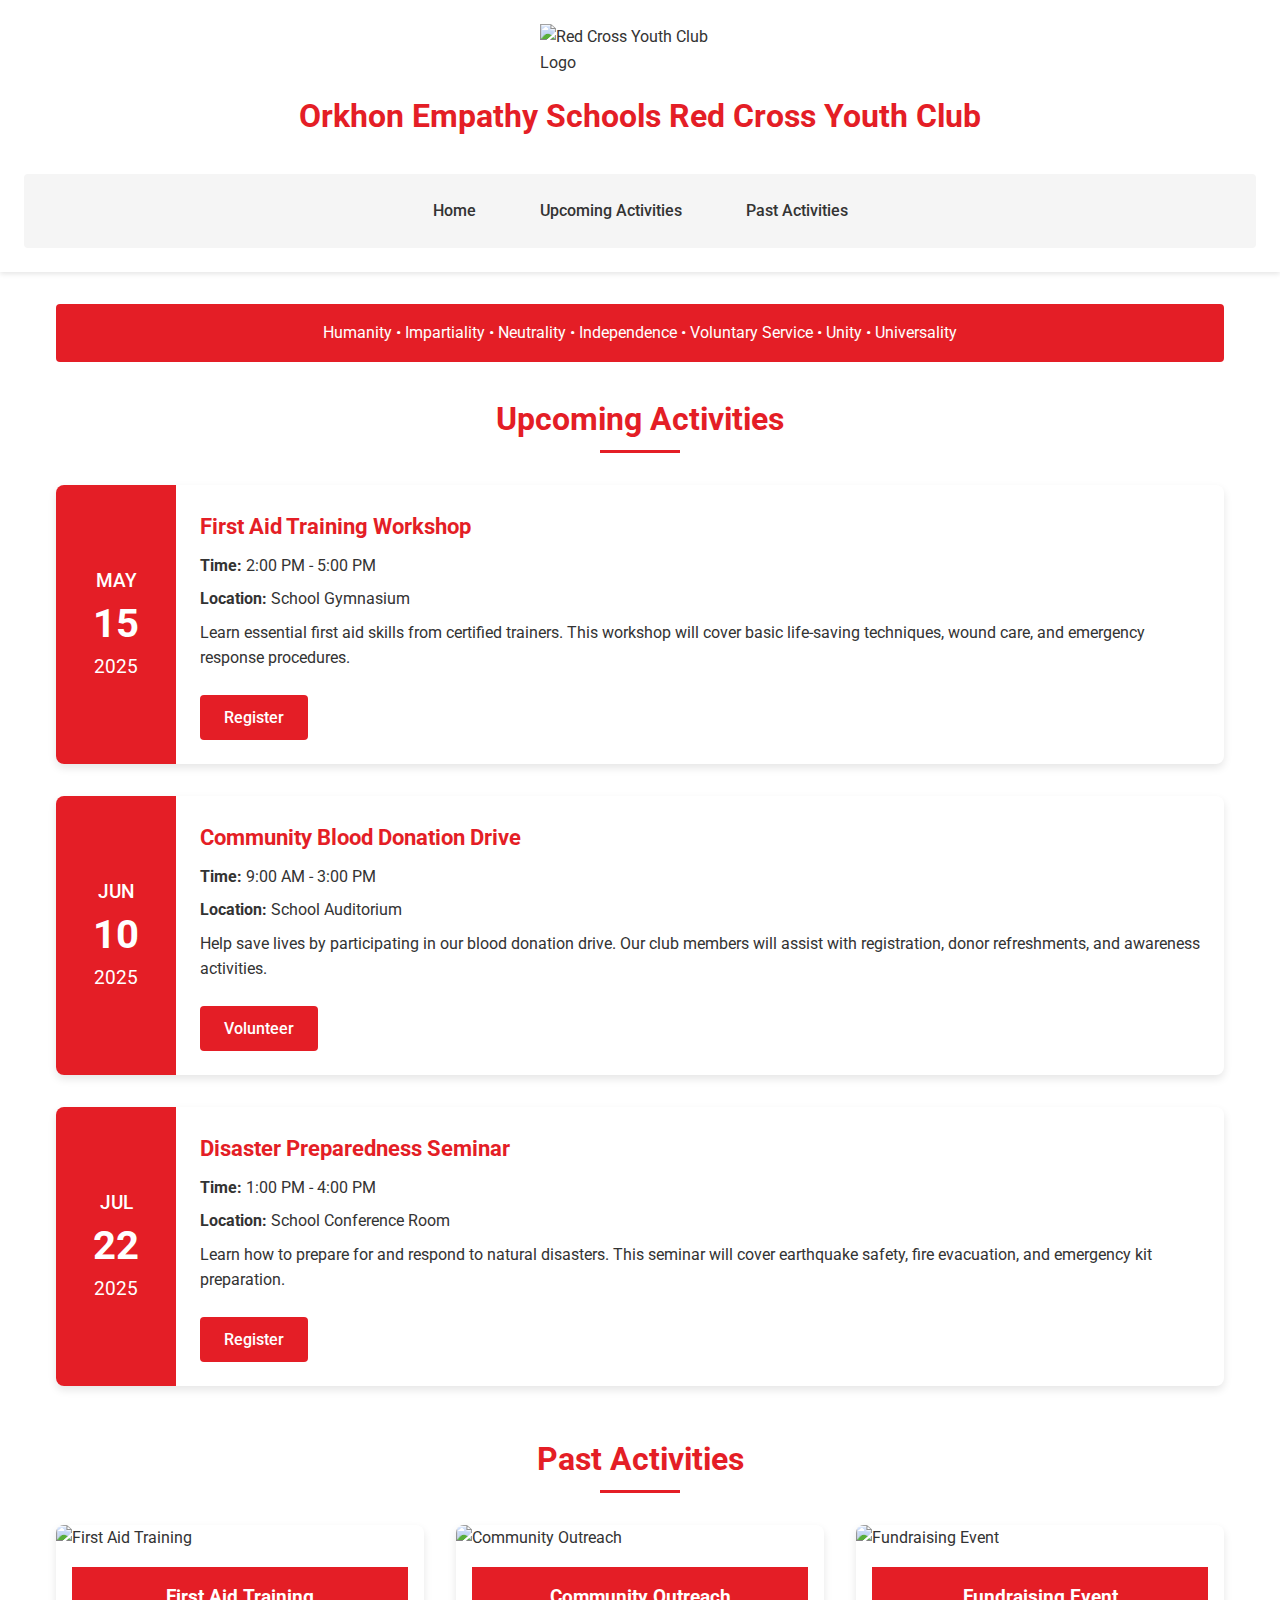
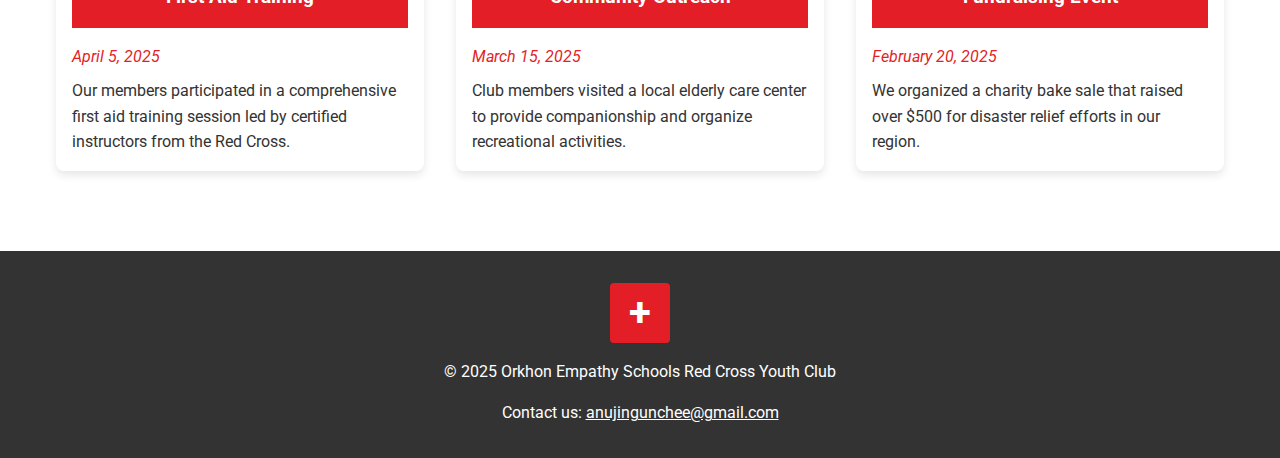
==== activities.html @ e9a500d6 "Add files via upload" ====
<!DOCTYPE html>
<html lang="en">
<head>
    <meta charset="UTF-8">
    <meta name="viewport" content="width=device-width, initial-scale=1.0">
    <title>Activities - Orkhon Empathy Schools Red Cross Youth Club</title>
    <link rel="stylesheet" href="styles.css">
    <link href="https://fonts.googleapis.com/css2?family=Roboto:wght@400;500;700&display=swap" rel="stylesheet">
</head>
<body>
    <header>
        <img src="C:\Users\Be the BEST\OneDrive\Pictures\logo2.png" id="logo" alt="Red Cross Youth Club Logo">
        <h1>Orkhon Empathy Schools Red Cross Youth Club</h1>
        <nav>
            <a href="web.html">Home</a>
            <a href="#upcoming">Upcoming Activities</a>
            <a href="#past">Past Activities</a>
        </nav>
    </header>
    <main>
        <div class="red-cross-banner">
            <p>Humanity • Impartiality • Neutrality • Independence • Voluntary Service • Unity • Universality</p>
        </div>

        <section id="upcoming">
            <h2>Upcoming Activities</h2>
            <div class="activities-list">
                <div class="activity-item">
                    <div class="activity-date">
                        <span class="month">May</span>
                        <span class="day">15</span>
                        <span class="year">2025</span>
                    </div>
                    <div class="activity-details">
                        <h3>First Aid Training Workshop</h3>
                        <p class="activity-time"><strong>Time:</strong> 2:00 PM - 5:00 PM</p>
                        <p class="activity-location"><strong>Location:</strong> School Gymnasium</p>
                        <p class="activity-description">Learn essential first aid skills from certified trainers. This workshop will cover basic life-saving techniques, wound care, and emergency response procedures.</p>
                        <a href="#" class="register-btn">Register</a>
                    </div>
                </div>

                <div class="activity-item">
                    <div class="activity-date">
                        <span class="month">Jun</span>
                        <span class="day">10</span>
                        <span class="year">2025</span>
                    </div>
                    <div class="activity-details">
                        <h3>Community Blood Donation Drive</h3>
                        <p class="activity-time"><strong>Time:</strong> 9:00 AM - 3:00 PM</p>
                        <p class="activity-location"><strong>Location:</strong> School Auditorium</p>
                        <p class="activity-description">Help save lives by participating in our blood donation drive. Our club members will assist with registration, donor refreshments, and awareness activities.</p>
                        <a href="#" class="register-btn">Volunteer</a>
                    </div>
                </div>

                <div class="activity-item">
                    <div class="activity-date">
                        <span class="month">Jul</span>
                        <span class="day">22</span>
                        <span class="year">2025</span>
                    </div>
                    <div class="activity-details">
                        <h3>Disaster Preparedness Seminar</h3>
                        <p class="activity-time"><strong>Time:</strong> 1:00 PM - 4:00 PM</p>
                        <p class="activity-location"><strong>Location:</strong> School Conference Room</p>
                        <p class="activity-description">Learn how to prepare for and respond to natural disasters. This seminar will cover earthquake safety, fire evacuation, and emergency kit preparation.</p>
                        <a href="#" class="register-btn">Register</a>
                    </div>
                </div>
            </div>
        </section>

        <section id="past">
            <h2>Past Activities</h2>
            <div class="activities-gallery">
                <div class="activity-card">
                    <img src="C:\Users\Be the BEST\OneDrive\Pictures\surgalt.jpg" alt="First Aid Training" class="activity-photo">
                    <div class="activity-content">
                        <h3>First Aid Training</h3>
                        <p class="activity-date-small">April 5, 2025</p>
                        <p>Our members participated in a comprehensive first aid training session led by certified instructors from the Red Cross.</p>
                    </div>
                </div>

                <div class="activity-card">
                    <img src="C:\Users\Be the BEST\OneDrive\Pictures\handiv.jpg" alt="Community Outreach" class="activity-photo">
                    <div class="activity-content">
                        <h3>Community Outreach</h3>
                        <p class="activity-date-small">March 15, 2025</p>
                        <p>Club members visited a local elderly care center to provide companionship and organize recreational activities.</p>
                    </div>
                </div>

                <div class="activity-card">
                    <img src="https://via.placeholder.com/400x200?text=Fundraising+Event" alt="Fundraising Event" class="activity-photo">
                    <div class="activity-content">
                        <h3>Fundraising Event</h3>
                        <p class="activity-date-small">February 20, 2025</p>
                        <p>We organized a charity bake sale that raised over $500 for disaster relief efforts in our region.</p>
                    </div>
                </div>
            </div>
        </section>
    </main>
    <footer>
        <div class="red-cross-emblem"></div>
        <p>&copy; 2025 Orkhon Empathy Schools Red Cross Youth Club</p>
        <div class="contact-info">
            <p>Contact us: <a href="mailto:anujingunchee@gmail.com">anujingunchee@gmail.com</a></p>
        </div>
    </footer>
</body>
</html>
---- styles.css ----
/* Global Styles */
:root {
    --primary-red: #e41e26;
    --secondary-red: #c41c23;
    --dark-gray: #333333;
    --light-gray: #f5f5f5;
    --medium-gray: #dddddd;
    --white: #ffffff;
}

/* Activities List Styles */
.activities-list {
    display: flex;
    flex-direction: column;
    gap: 2rem;
    margin-top: 2rem;
}

.activity-item {
    display: flex;
    background-color: var(--white);
    border-radius: 8px;
    overflow: hidden;
    box-shadow: 0 4px 8px rgba(0, 0, 0, 0.1);
}

.activity-date {
    display: flex;
    flex-direction: column;
    align-items: center;
    justify-content: center;
    background-color: var(--primary-red);
    color: var(--white);
    padding: 1.5rem;
    min-width: 120px;
    text-align: center;
}

.month {
    font-size: 1.2rem;
    font-weight: 500;
    text-transform: uppercase;
}

.day {
    font-size: 2.5rem;
    font-weight: 700;
    line-height: 1;
    margin: 0.5rem 0;
}

.year {
    font-size: 1.2rem;
}

.activity-details {
    padding: 1.5rem;
    flex-grow: 1;
}

.activity-details h3 {
    color: var(--primary-red);
    margin-bottom: 0.5rem;
    font-size: 1.4rem;
}

.activity-time, .activity-location {
    margin-bottom: 0.5rem;
    color: var(--dark-gray);
}

.activity-description {
    margin-bottom: 1.5rem;
}

.register-btn {
    display: inline-block;
    background-color: var(--primary-red);
    color: var(--white);
    padding: 0.6rem 1.5rem;
    border-radius: 4px;
    text-decoration: none;
    font-weight: 500;
    transition: background-color 0.3s;
}

.register-btn:hover {
    background-color: var(--secondary-red);
}

/* Past Activities Styles */
.activity-content {
    padding: 1rem;
}

.activity-date-small {
    color: var(--primary-red);
    font-style: italic;
    margin-bottom: 0.5rem;
}
* {
    margin: 0;
    padding: 0;
    box-sizing: border-box;
    font-family: 'Roboto', Arial, sans-serif;
}

body {
    line-height: 1.6;
    color: var(--dark-gray);
    background-color: var(--white);
}

/* Navigation styling */
nav {
    display: flex;
    justify-content: center;
    gap: 2rem;
    margin-top: 1rem;
    padding: 1rem 0;
    background-color: var(--light-gray);
    border-radius: 4px;
    width: 100%;
}

nav a {
    color: var(--dark-gray);
    text-decoration: none;
    font-weight: 500;
    padding: 0.5rem 1rem;
    border-radius: 4px;
    transition: all 0.3s ease;
}

nav a:hover {
    background-color: var(--primary-red);
    color: var(--white);
}

/* Make sure header elements are properly aligned */
header {
    display: flex;
    flex-direction: column;
    align-items: center;
    padding: 1.5rem;
    background-color: var(--white);
    box-shadow: 0 2px 5px rgba(0, 0, 0, 0.1);
}

header h1 {
    margin: 1rem 0;
    color: var(--primary-red);
    text-align: center;
}

#logo {
    max-width: 200px;
    height: auto;
}


/* Main Content Styles */
main {
    max-width: 1200px;
    margin: 0 auto;
    padding: 2rem 1rem;
}

section {
    margin-bottom: 3rem;
}

h2 {
    color: var(--primary-red);
    text-align: center;
    margin-bottom: 2rem;
    font-size: 2rem;
    position: relative;
    padding-bottom: 0.5rem;
}

h2::after {
    content: '';
    position: absolute;
    bottom: 0;
    left: 50%;
    transform: translateX(-50%);
    width: 80px;
    height: 3px;
    background-color: var(--primary-red);
}

h3 {
    color: var(--dark-gray);
    margin-bottom: 1rem;
}

/* About Section */
.club-info {
    display: flex;
    flex-direction: column;
    align-items: center;
    background-color: var(--light-gray);
    padding: 2rem;
    border-radius: 8px;
    box-shadow: 0 4px 8px rgba(0, 0, 0, 0.1);
}

.club-description {
    max-width: 800px;
    text-align: center;
}

.club-description p {
    margin-bottom: 1rem;
    font-size: 1.1rem;
}

/* Activities Section */
.activities-gallery {
    display: grid;
    grid-template-columns: repeat(auto-fit, minmax(300px, 1fr));
    gap: 2rem;
}

.activity-card {
    background-color: var(--white);
    border-radius: 8px;
    overflow: hidden;
    box-shadow: 0 4px 8px rgba(0, 0, 0, 0.1);
    transition: transform 0.3s;
}

.activity-card:hover {
    transform: translateY(-5px);
}

.activity-photo {
    width: 100%;
    height: 200px;
    object-fit: cover;
}

.activity-card h3 {
    padding: 1rem;
    text-align: center;
    background-color: var(--primary-red);
    color: var(--white);
}

/* Application Section */
.application-container {
    display: grid;
    grid-template-columns: 1fr 1fr;
    gap: 2rem;
    background-color: var(--light-gray);
    padding: 2rem;
    border-radius: 8px;
    box-shadow: 0 4px 8px rgba(0, 0, 0, 0.1);
}

.application-info {
    display: flex;
    flex-direction: column;
    justify-content: center;
}

.application-info h3 {
    color: var(--primary-red);
    font-size: 1.5rem;
    margin-bottom: 1rem;
}

.application-info p {
    margin-bottom: 1rem;
}

.application-form-container {
    background-color: var(--white);
    padding: 2rem;
    border-radius: 8px;
    box-shadow: 0 4px 8px rgba(0, 0, 0, 0.05);
}

form {
    display: flex;
    flex-direction: column;
}

label {
    margin-bottom: 0.5rem;
    font-weight: 500;
}

input, textarea {
    padding: 0.8rem;
    margin-bottom: 1.5rem;
    border: 1px solid var(--medium-gray);
    border-radius: 4px;
    font-size: 1rem;
}

input:focus, textarea:focus {
    outline: none;
    border-color: var(--primary-red);
    box-shadow: 0 0 0 2px rgba(228, 30, 38, 0.2);
}

.submit-btn {
    background-color: var(--primary-red);
    color: var(--white);
    border: none;
    padding: 1rem;
    font-size: 1rem;
    font-weight: 600;
    border-radius: 4px;
    cursor: pointer;
    transition: background-color 0.3s;
}

.submit-btn:hover {
    background-color: var(--secondary-red);
}

/* Footer Styles */
footer {
    background-color: var(--dark-gray);
    color: var(--white);
    padding: 2rem 1rem;
    text-align: center;
}

.contact-info {
    margin-top: 1rem;
}

.contact-info a {
    color: var(--white);
    text-decoration: underline;
}

.contact-info a:hover {
    color: var(--medium-gray);
}

/* Responsive Design */
@media (max-width: 768px) {
    .application-container {
        grid-template-columns: 1fr;
    }

    nav {
        flex-direction: column;
        align-items: center;
    }

    nav a {
        margin: 0.3rem 0;
    }

    header h1 {
        font-size: 1.5rem;
    }

    .activity-item {
        flex-direction: column;
    }

    .activity-date {
        flex-direction: row;
        padding: 0.8rem;
        width: 100%;
        justify-content: center;
        gap: 0.5rem;
    }

    .month, .day, .year {
        font-size: 1.2rem;
        margin: 0;
    }
}


/* Additional Red Cross specific styling */
.red-cross-banner {
    background-color: var(--primary-red);
    color: var(--white);
    text-align: center;
    padding: 1rem;
    margin-bottom: 2rem;
    border-radius: 4px;
}

.mission-statement {
    font-style: italic;
    text-align: center;
    max-width: 800px;
    margin: 0 auto 2rem;
    color: var(--dark-gray);
    font-size: 1.2rem;
}

/* Add a red cross emblem effect */
.red-cross-emblem {
    position: relative;
    width: 60px;
    height: 60px;
    margin: 0 auto 1rem;
}

.red-cross-emblem::before {
    content: '';
    position: absolute;
    top: 0;
    left: 0;
    width: 100%;
    height: 100%;
    background-color: var(--primary-red);
    border-radius: 4px;
}

.red-cross-emblem::after {
    content: '+';
    position: absolute;
    top: 50%;
    left: 50%;
    transform: translate(-50%, -50%);
    color: var(--white);
    font-size: 2.5rem;
    font-weight: bold;
}
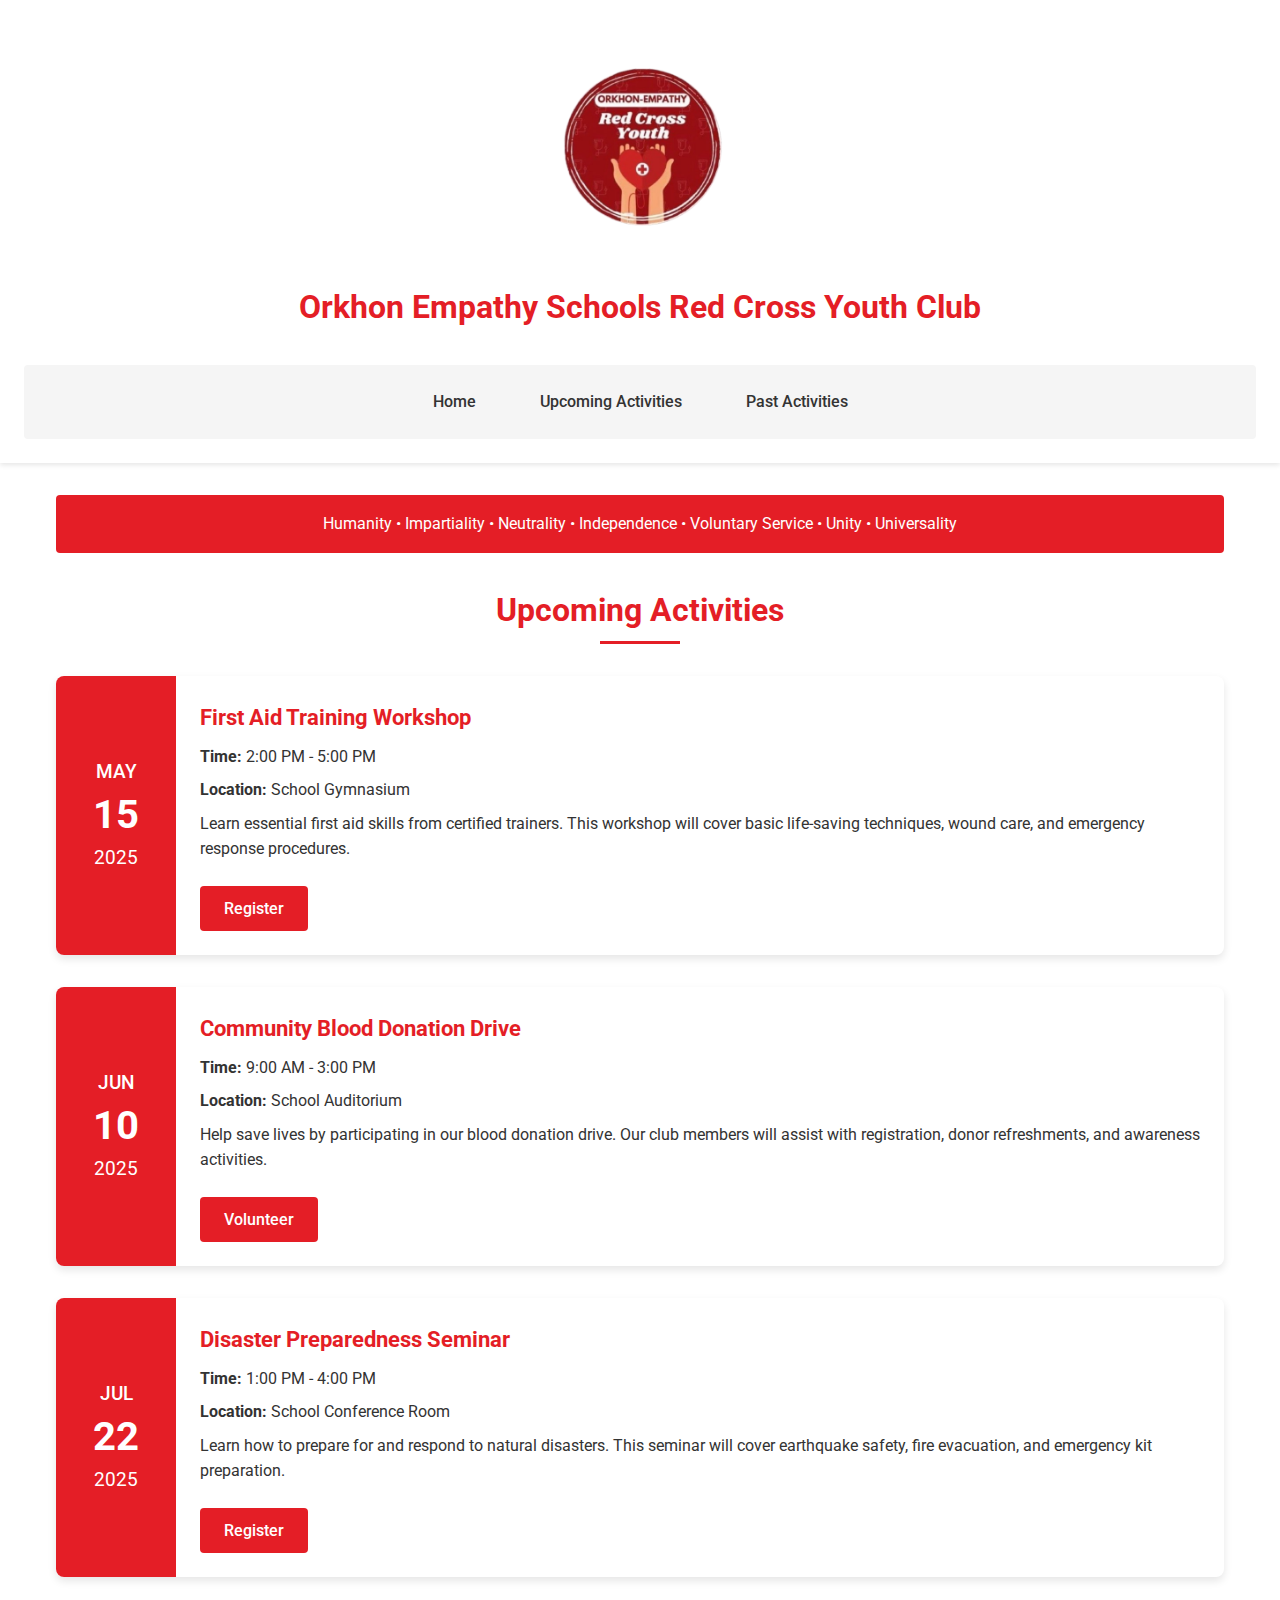
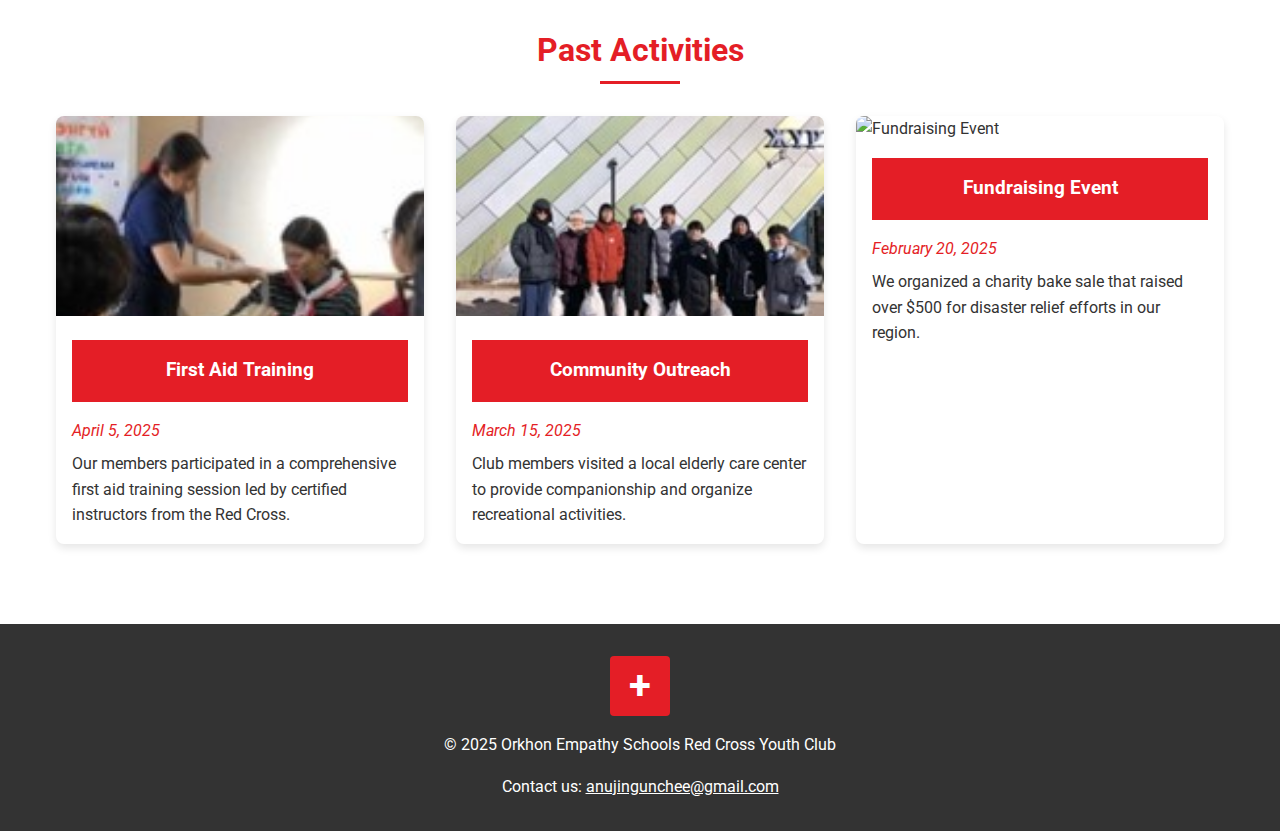
==== commit e6517e3f: "Update activities.html" ====
--- a/activities.html
+++ b/activities.html
@@ -9,7 +9,7 @@
 </head>
 <body>
     <header>
-        <img src="C:\Users\Be the BEST\OneDrive\Pictures\logo2.png" id="logo" alt="Red Cross Youth Club Logo">
+        <img src="./images/logo2.png" id="logo" alt="Red Cross Youth Club Logo">
         <h1>Orkhon Empathy Schools Red Cross Youth Club</h1>
         <nav>
             <a href="web.html">Home</a>
@@ -76,7 +76,7 @@
             <h2>Past Activities</h2>
             <div class="activities-gallery">
                 <div class="activity-card">
-                    <img src="C:\Users\Be the BEST\OneDrive\Pictures\surgalt.jpg" alt="First Aid Training" class="activity-photo">
+                    <img src="./images/surgalt.jpg" alt="First Aid Training" class="activity-photo">
                     <div class="activity-content">
                         <h3>First Aid Training</h3>
                         <p class="activity-date-small">April 5, 2025</p>
@@ -85,7 +85,7 @@
                 </div>
 
                 <div class="activity-card">
-                    <img src="C:\Users\Be the BEST\OneDrive\Pictures\handiv.jpg" alt="Community Outreach" class="activity-photo">
+                    <img src="./images/handiv.jpg" alt="Community Outreach" class="activity-photo">
                     <div class="activity-content">
                         <h3>Community Outreach</h3>
                         <p class="activity-date-small">March 15, 2025</p>
